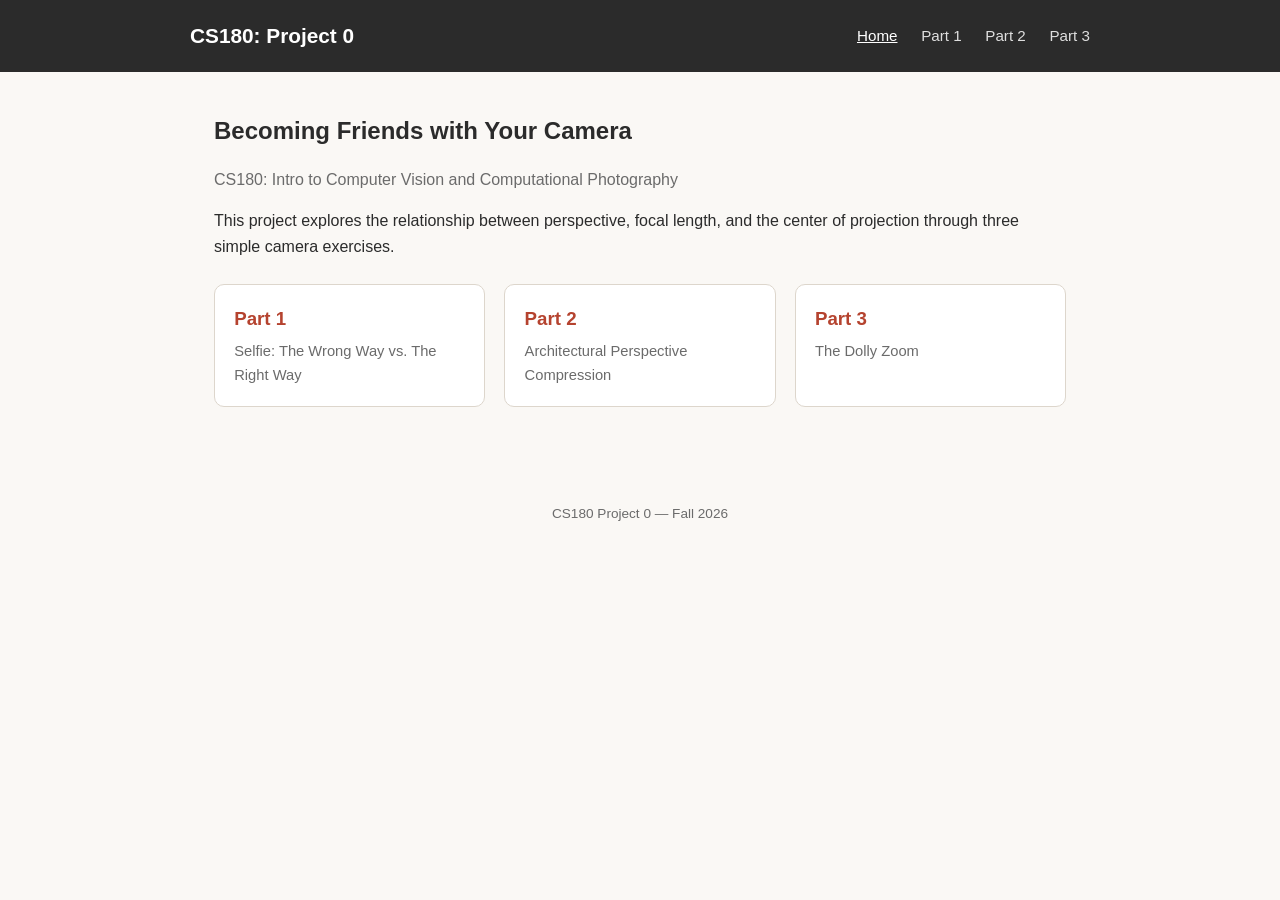
==== index.html @ 12ecb2ee "new files" ====
<!DOCTYPE html>
<html lang="en">

<head>
    <meta charset="UTF-8">
    <meta name="viewport" content="width=device-width, initial-scale=1.0">
    <title>CS180 Project 0</title>
    <link rel="stylesheet" href="style.css">
</head>

<body>

    <header class="site-header">
        <div class="header-inner">
            <h1>CS180: Project 0</h1>
            <nav class="site-nav">
                <a href="index.html" class="active">Home</a>
                <a href="part_1/index.html">Part 1</a>
                <a href="part_2/index.html">Part 2</a>
                <a href="part_3/index.html">Part 3</a>
            </nav>
        </div>
    </header>

    <main>
        <h2 style="margin-top: 0; border: none;">Becoming Friends with Your Camera</h2>
        <p class="subtitle">CS180: Intro to Computer Vision and Computational Photography</p>

        <p>
            This project explores the relationship between perspective, focal length, and
            the center of projection through three simple camera exercises.
        </p>

        <div class="part-grid">
            <a class="part-card" href="part_1/index.html">
                <h3>Part 1</h3>
                <p>Selfie: The Wrong Way vs. The Right Way</p>
            </a>
            <a class="part-card" href="part_2/index.html">
                <h3>Part 2</h3>
                <p>Architectural Perspective Compression</p>
            </a>
            <a class="part-card" href="part_3/index.html">
                <h3>Part 3</h3>
                <p>The Dolly Zoom</p>
            </a>
        </div>
    </main>

    <footer class="site-footer">
        CS180 Project 0 &mdash; Fall 2026
    </footer>

</body>

</html>
---- style.css ----
/* ============================================
   Shared stylesheet for the whole site.
   Every page links to this ONE file, so a
   change here updates every page at once.
   ============================================ */

:root {
  --bg: #faf8f5;
  --text: #2b2b2b;
  --muted: #6b6b6b;
  --accent: #b5432f;
  --border: #ddd6cc;
  --card-bg: #ffffff;
}

* {
  box-sizing: border-box;
}

body {
  margin: 0;
  font-family: "Helvetica Neue", Arial, sans-serif;
  color: var(--text);
  background: var(--bg);
  line-height: 1.6;
}

/* ---------- header / nav ---------- */
header.site-header {
  background: var(--text);
  color: #fff;
  padding: 1.2rem 2rem;
}

header.site-header .header-inner {
  max-width: 900px;
  margin: 0 auto;
  display: flex;
  justify-content: space-between;
  align-items: center;
  flex-wrap: wrap;
  gap: 0.5rem;
}

header.site-header h1 {
  margin: 0;
  font-size: 1.3rem;
}

nav.site-nav a {
  color: #fff;
  text-decoration: none;
  margin-left: 1.2rem;
  font-size: 0.95rem;
  opacity: 0.85;
}

nav.site-nav a:hover,
nav.site-nav a.active {
  opacity: 1;
  text-decoration: underline;
}

/* ---------- page layout ---------- */
main {
  max-width: 900px;
  margin: 0 auto;
  padding: 2.5rem 1.5rem 4rem;
}

h2 {
  border-bottom: 2px solid var(--accent);
  padding-bottom: 0.3rem;
  margin-top: 2.5rem;
}

.subtitle {
  color: var(--muted);
  margin-top: -0.5rem;
}

/* ---------- part cards on the homepage ---------- */
.part-grid {
  display: grid;
  grid-template-columns: repeat(auto-fit, minmax(220px, 1fr));
  gap: 1.2rem;
  margin-top: 1.5rem;
}

.part-card {
  background: var(--card-bg);
  border: 1px solid var(--border);
  border-radius: 10px;
  padding: 1.2rem;
  text-decoration: none;
  color: var(--text);
  display: block;
  transition: transform 0.15s ease, box-shadow 0.15s ease;
}

.part-card:hover {
  transform: translateY(-3px);
  box-shadow: 0 6px 16px rgba(0, 0, 0, 0.08);
}

.part-card h3 {
  margin: 0 0 0.4rem;
  color: var(--accent);
}

.part-card p {
  margin: 0;
  color: var(--muted);
  font-size: 0.92rem;
}

/* ---------- media placeholders ---------- */
/* Drop this class on a <div> wherever a photo/gif
   still needs to be uploaded. Delete the div and
   replace it with an <img> tag once you have the file. */
.media-grid {
  display: grid;
  grid-template-columns: repeat(auto-fit, minmax(240px, 1fr));
  gap: 1.5rem;
  margin: 1.5rem 0;
}

.media-placeholder {
  aspect-ratio: 4 / 3;
  border: 2px dashed var(--border);
  border-radius: 8px;
  background: #fff;
  display: flex;
  align-items: center;
  justify-content: center;
  text-align: center;
  color: var(--muted);
  font-size: 0.85rem;
  padding: 1rem;
}

figure {
  margin: 0;
}

figure img {
  width: 100%;
  border-radius: 8px;
  display: block;
}

figcaption {
  text-align: center;
  font-size: 0.85rem;
  color: var(--muted);
  margin-top: 0.4rem;
}

footer.site-footer {
  text-align: center;
  color: var(--muted);
  font-size: 0.85rem;
  padding: 2rem 0;
}
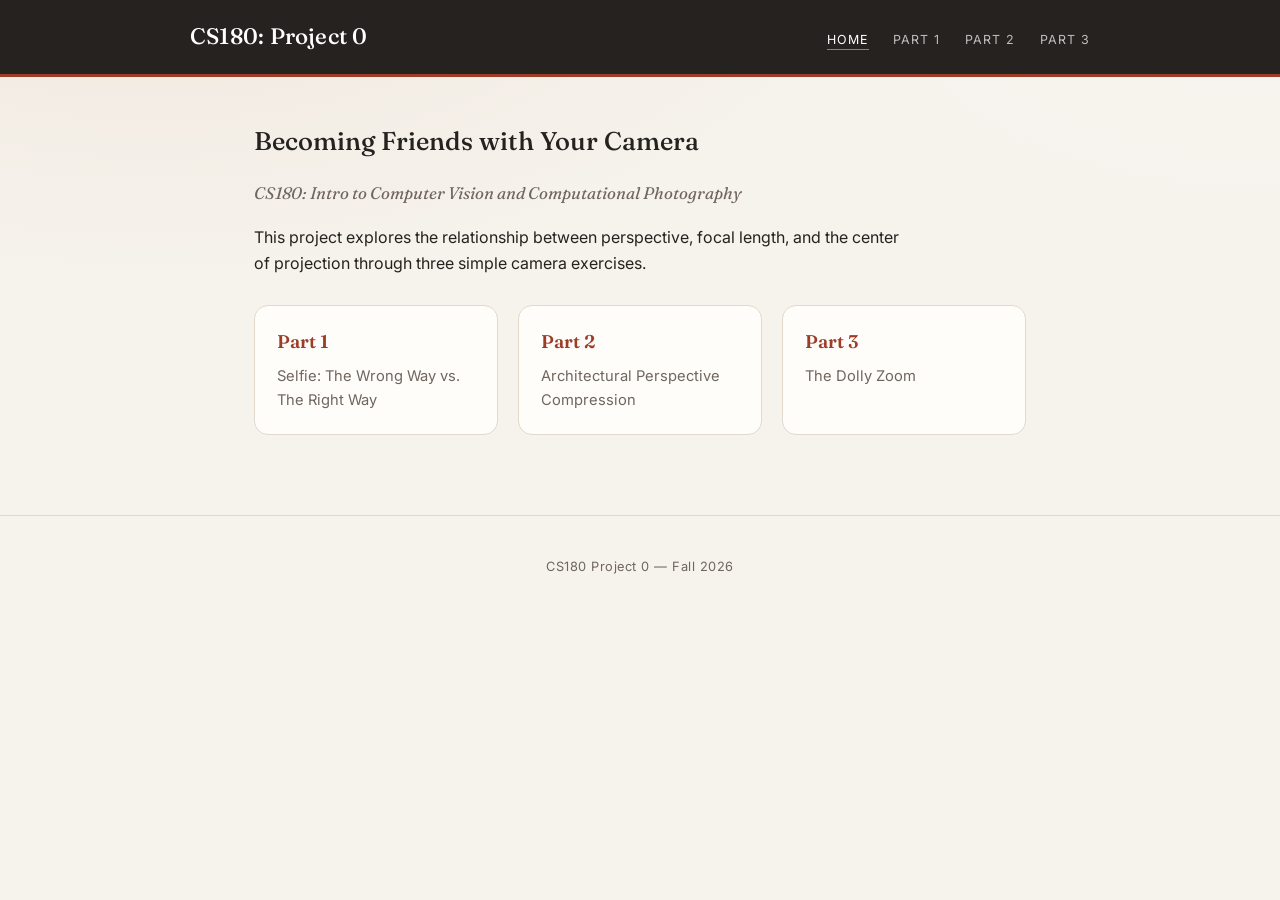
==== commit 66ab1dc6: "added photos in" ====
--- a/index.html
+++ b/index.html
@@ -12,7 +12,7 @@
 
     <header class="site-header">
         <div class="header-inner">
-            <h1>CS180: Project 0</h1>
+            <h1 class="site-title"><a href="index.html">CS180: Project 0</a></h1>
             <nav class="site-nav">
                 <a href="index.html" class="active">Home</a>
                 <a href="part_1/index.html">Part 1</a>
--- a/style.css
+++ b/style.css
@@ -4,13 +4,21 @@
    change here updates every page at once.
    ============================================ */
 
+@import url("https://fonts.googleapis.com/css2?family=Fraunces:ital,opsz,wght@0,9..144,400;0,9..144,500;0,9..144,600;1,9..144,400&family=Inter:wght@400;500;600&display=swap");
+
 :root {
-  --bg: #faf8f5;
-  --text: #2b2b2b;
-  --muted: #6b6b6b;
-  --accent: #b5432f;
-  --border: #ddd6cc;
-  --card-bg: #ffffff;
+  --bg: #f6f2ec;
+  --bg-tint-a: #efe7dc;
+  --bg-tint-b: #f7f4ef;
+  --text: #262220;
+  --muted: #6f665e;
+  --accent: #9c3d28;
+  --accent-soft: #c96b4f;
+  --border: #e2d9cc;
+  --card-bg: #fffdfa;
+  --header-bg: #262220;
+  --serif: "Fraunces", Georgia, "Times New Roman", serif;
+  --sans: "Inter", "Helvetica Neue", Arial, sans-serif;
 }
 
 * {
@@ -19,17 +27,23 @@
 
 body {
   margin: 0;
-  font-family: "Helvetica Neue", Arial, sans-serif;
+  font-family: var(--sans);
   color: var(--text);
-  background: var(--bg);
-  line-height: 1.6;
+  background-color: var(--bg);
+  background-image:
+    radial-gradient(1200px 600px at 12% -10%, var(--bg-tint-a), transparent 60%),
+    radial-gradient(1000px 500px at 100% 0%, var(--bg-tint-b), transparent 55%);
+  background-attachment: fixed;
+  line-height: 1.65;
+  -webkit-font-smoothing: antialiased;
 }
 
 /* ---------- header / nav ---------- */
 header.site-header {
-  background: var(--text);
+  background: var(--header-bg);
   color: #fff;
-  padding: 1.2rem 2rem;
+  padding: 1.15rem 2rem;
+  border-bottom: 3px solid var(--accent);
 }
 
 header.site-header .header-inner {
@@ -37,74 +51,111 @@
   margin: 0 auto;
   display: flex;
   justify-content: space-between;
-  align-items: center;
+  align-items: baseline;
   flex-wrap: wrap;
-  gap: 0.5rem;
-}
-
-header.site-header h1 {
-  margin: 0;
-  font-size: 1.3rem;
+  gap: 0.6rem 1rem;
+}
+
+header.site-header h1.site-title {
+  margin: 0;
+  font-family: var(--serif);
+  font-weight: 500;
+  font-size: 1.4rem;
+  letter-spacing: 0.01em;
+}
+
+header.site-header h1.site-title a {
+  color: inherit;
+  text-decoration: none;
+  transition: color 0.15s ease;
+}
+
+header.site-header h1.site-title a:hover {
+  color: var(--accent-soft);
 }
 
 nav.site-nav a {
   color: #fff;
   text-decoration: none;
-  margin-left: 1.2rem;
-  font-size: 0.95rem;
-  opacity: 0.85;
+  margin-left: 1.3rem;
+  font-size: 0.78rem;
+  text-transform: uppercase;
+  letter-spacing: 0.08em;
+  opacity: 0.7;
+  padding-bottom: 2px;
+  border-bottom: 1px solid transparent;
+  transition: opacity 0.15s ease, border-color 0.15s ease;
 }
 
 nav.site-nav a:hover,
 nav.site-nav a.active {
   opacity: 1;
-  text-decoration: underline;
+  border-bottom-color: var(--accent-soft);
 }
 
 /* ---------- page layout ---------- */
 main {
-  max-width: 900px;
+  max-width: 820px;
   margin: 0 auto;
-  padding: 2.5rem 1.5rem 4rem;
+  padding: 3rem 1.5rem 5rem;
 }
 
 h2 {
-  border-bottom: 2px solid var(--accent);
-  padding-bottom: 0.3rem;
-  margin-top: 2.5rem;
+  font-family: var(--serif);
+  font-weight: 500;
+  font-size: 1.6rem;
+  line-height: 1.25;
+  border-bottom: 1px solid var(--border);
+  padding-bottom: 0.35rem;
+  margin-top: 2.75rem;
+}
+
+main > p {
+  max-width: 65ch;
 }
 
 .subtitle {
-  color: var(--muted);
-  margin-top: -0.5rem;
+  font-family: var(--serif);
+  font-style: italic;
+  font-size: 1.05rem;
+  color: var(--muted);
+  margin-top: -0.25rem;
+}
+
+a {
+  color: var(--accent);
 }
 
 /* ---------- part cards on the homepage ---------- */
 .part-grid {
   display: grid;
   grid-template-columns: repeat(auto-fit, minmax(220px, 1fr));
-  gap: 1.2rem;
-  margin-top: 1.5rem;
+  gap: 1.25rem;
+  margin-top: 1.75rem;
 }
 
 .part-card {
   background: var(--card-bg);
   border: 1px solid var(--border);
-  border-radius: 10px;
-  padding: 1.2rem;
+  border-radius: 14px;
+  padding: 1.35rem;
   text-decoration: none;
   color: var(--text);
   display: block;
-  transition: transform 0.15s ease, box-shadow 0.15s ease;
+  transition: transform 0.18s ease, box-shadow 0.18s ease, border-color 0.18s ease;
 }
 
 .part-card:hover {
-  transform: translateY(-3px);
-  box-shadow: 0 6px 16px rgba(0, 0, 0, 0.08);
+  transform: translateY(-4px);
+  border-color: var(--accent-soft);
+  box-shadow: 0 14px 30px rgba(38, 34, 32, 0.12);
 }
 
 .part-card h3 {
   margin: 0 0 0.4rem;
+  font-family: var(--serif);
+  font-weight: 600;
+  font-size: 1.15rem;
   color: var(--accent);
 }
 
@@ -122,14 +173,14 @@
   display: grid;
   grid-template-columns: repeat(auto-fit, minmax(240px, 1fr));
   gap: 1.5rem;
-  margin: 1.5rem 0;
+  margin: 1.75rem 0;
 }
 
 .media-placeholder {
   aspect-ratio: 4 / 3;
   border: 2px dashed var(--border);
-  border-radius: 8px;
-  background: #fff;
+  border-radius: 10px;
+  background: var(--card-bg);
   display: flex;
   align-items: center;
   justify-content: center;
@@ -145,20 +196,24 @@
 
 figure img {
   width: 100%;
-  border-radius: 8px;
+  border-radius: 10px;
   display: block;
+  box-shadow: 0 10px 24px rgba(38, 34, 32, 0.1);
 }
 
 figcaption {
   text-align: center;
   font-size: 0.85rem;
-  color: var(--muted);
-  margin-top: 0.4rem;
+  font-style: italic;
+  color: var(--muted);
+  margin-top: 0.55rem;
 }
 
 footer.site-footer {
   text-align: center;
   color: var(--muted);
-  font-size: 0.85rem;
-  padding: 2rem 0;
-}
+  font-size: 0.8rem;
+  letter-spacing: 0.04em;
+  padding: 2.5rem 0;
+  border-top: 1px solid var(--border);
+}
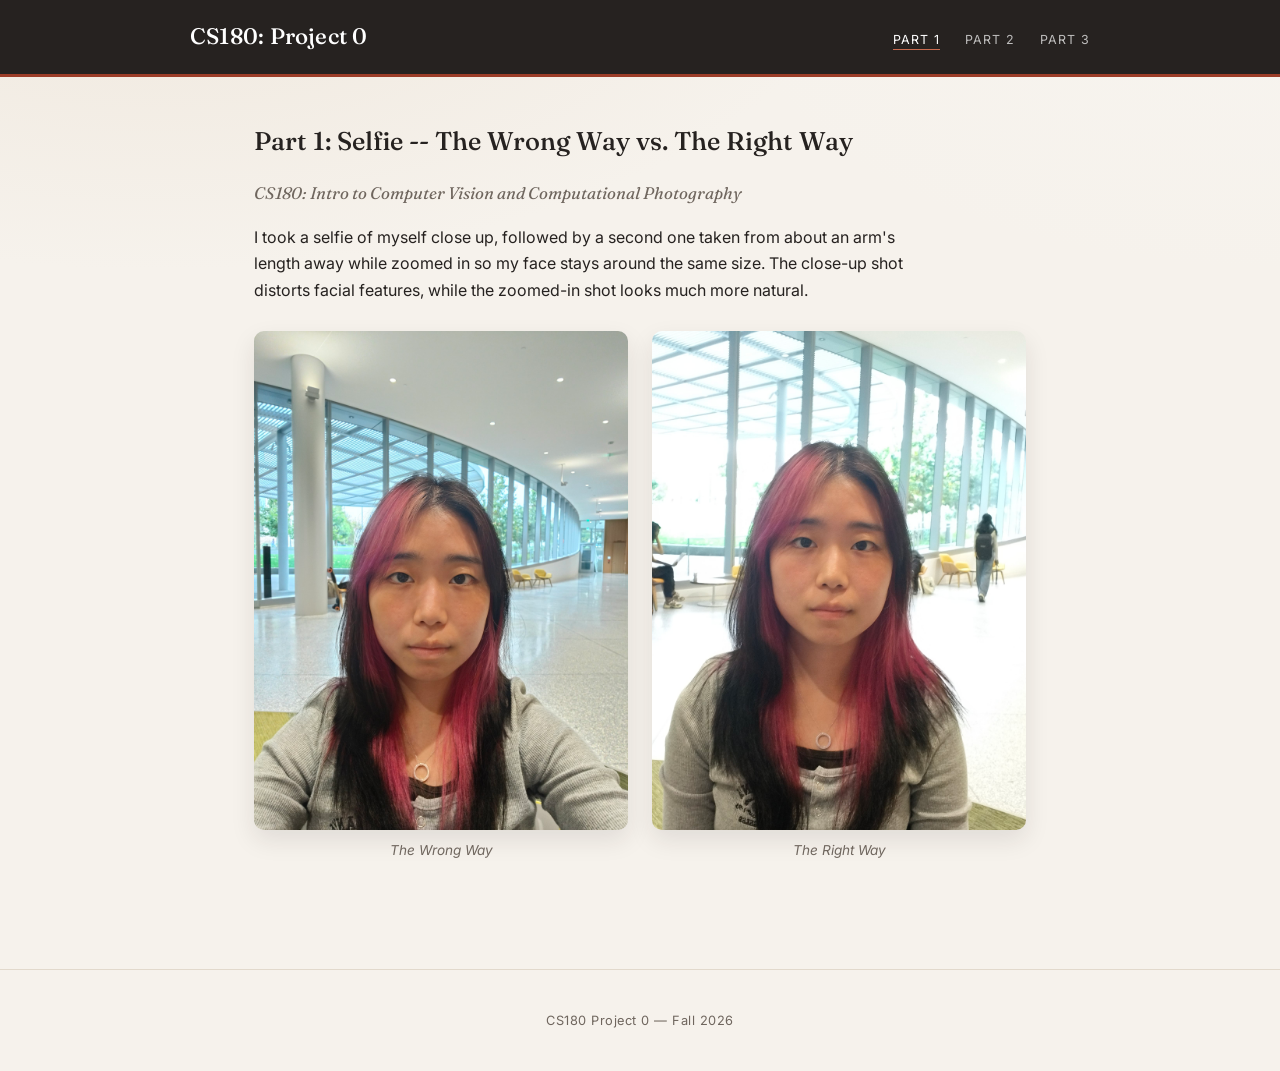
==== commit 71af87f2: "made part one the landing page" ====
--- a/index.html
+++ b/index.html
@@ -4,7 +4,7 @@
 <head>
     <meta charset="UTF-8">
     <meta name="viewport" content="width=device-width, initial-scale=1.0">
-    <title>CS180 Project 0</title>
+    <title>CS180 Project 0 -- Part 1: Selfie</title>
     <link rel="stylesheet" href="style.css">
 </head>
 
@@ -14,8 +14,7 @@
         <div class="header-inner">
             <h1 class="site-title"><a href="index.html">CS180: Project 0</a></h1>
             <nav class="site-nav">
-                <a href="index.html" class="active">Home</a>
-                <a href="part_1/index.html">Part 1</a>
+                <a href="index.html" class="active">Part 1</a>
                 <a href="part_2/index.html">Part 2</a>
                 <a href="part_3/index.html">Part 3</a>
             </nav>
@@ -23,27 +22,24 @@
     </header>
 
     <main>
-        <h2 style="margin-top: 0; border: none;">Becoming Friends with Your Camera</h2>
+        <h2 style="margin-top: 0; border: none;">Part 1: Selfie -- The Wrong Way vs. The Right Way</h2>
         <p class="subtitle">CS180: Intro to Computer Vision and Computational Photography</p>
 
         <p>
-            This project explores the relationship between perspective, focal length, and
-            the center of projection through three simple camera exercises.
+            I took a selfie of myself close up, followed by a second one taken from about
+            an arm's length away while zoomed in so my face stays around the same size.
+            The close-up shot distorts facial features, while the zoomed-in shot looks
+            much more natural.
         </p>
-
-        <div class="part-grid">
-            <a class="part-card" href="part_1/index.html">
-                <h3>Part 1</h3>
-                <p>Selfie: The Wrong Way vs. The Right Way</p>
-            </a>
-            <a class="part-card" href="part_2/index.html">
-                <h3>Part 2</h3>
-                <p>Architectural Perspective Compression</p>
-            </a>
-            <a class="part-card" href="part_3/index.html">
-                <h3>Part 3</h3>
-                <p>The Dolly Zoom</p>
-            </a>
+        <div class="media-grid">
+            <figure>
+                <img src="media/part one close.jpg" alt="Close-up selfie with distorted facial proportions">
+                <figcaption>The Wrong Way</figcaption>
+            </figure>
+            <figure>
+                <img src="media/part one far.jpg" alt="Selfie taken from farther back while zoomed in, natural proportions">
+                <figcaption>The Right Way</figcaption>
+            </figure>
         </div>
     </main>
 
--- a/style.css
+++ b/style.css
@@ -64,8 +64,10 @@
   letter-spacing: 0.01em;
 }
 
-header.site-header h1.site-title a {
-  color: inherit;
+header.site-header h1.site-title a,
+header.site-header h1.site-title a:link,
+header.site-header h1.site-title a:visited {
+  color: #fff;
   text-decoration: none;
   transition: color 0.15s ease;
 }
@@ -74,7 +76,9 @@
   color: var(--accent-soft);
 }
 
-nav.site-nav a {
+nav.site-nav a,
+nav.site-nav a:link,
+nav.site-nav a:visited {
   color: #fff;
   text-decoration: none;
   margin-left: 1.3rem;
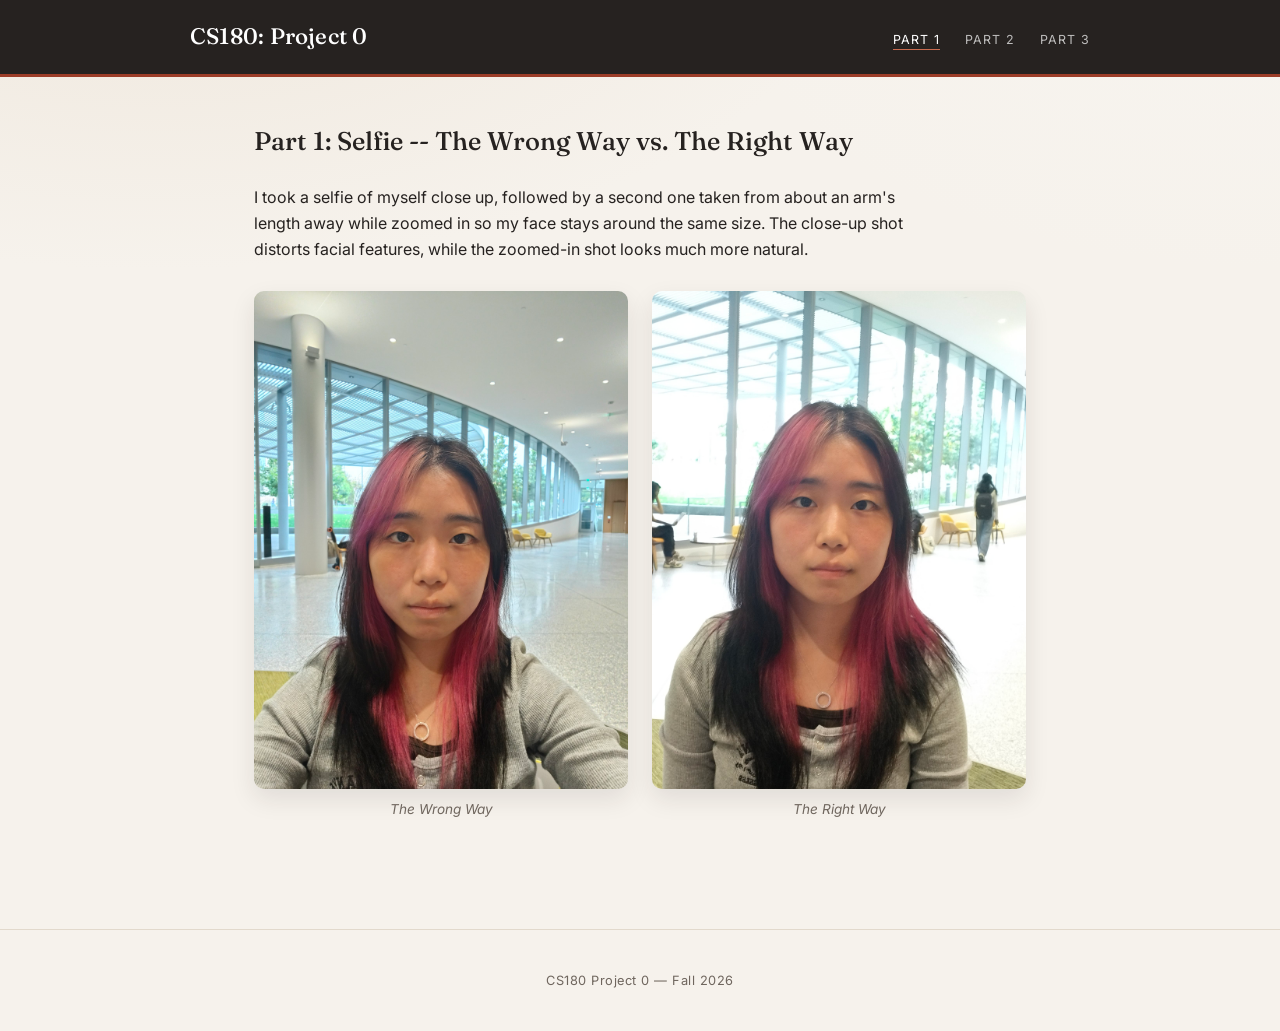
==== commit d0abee69: "some edits" ====
--- a/index.html
+++ b/index.html
@@ -23,8 +23,6 @@
 
     <main>
         <h2 style="margin-top: 0; border: none;">Part 1: Selfie -- The Wrong Way vs. The Right Way</h2>
-        <p class="subtitle">CS180: Intro to Computer Vision and Computational Photography</p>
-
         <p>
             I took a selfie of myself close up, followed by a second one taken from about
             an arm's length away while zoomed in so my face stays around the same size.
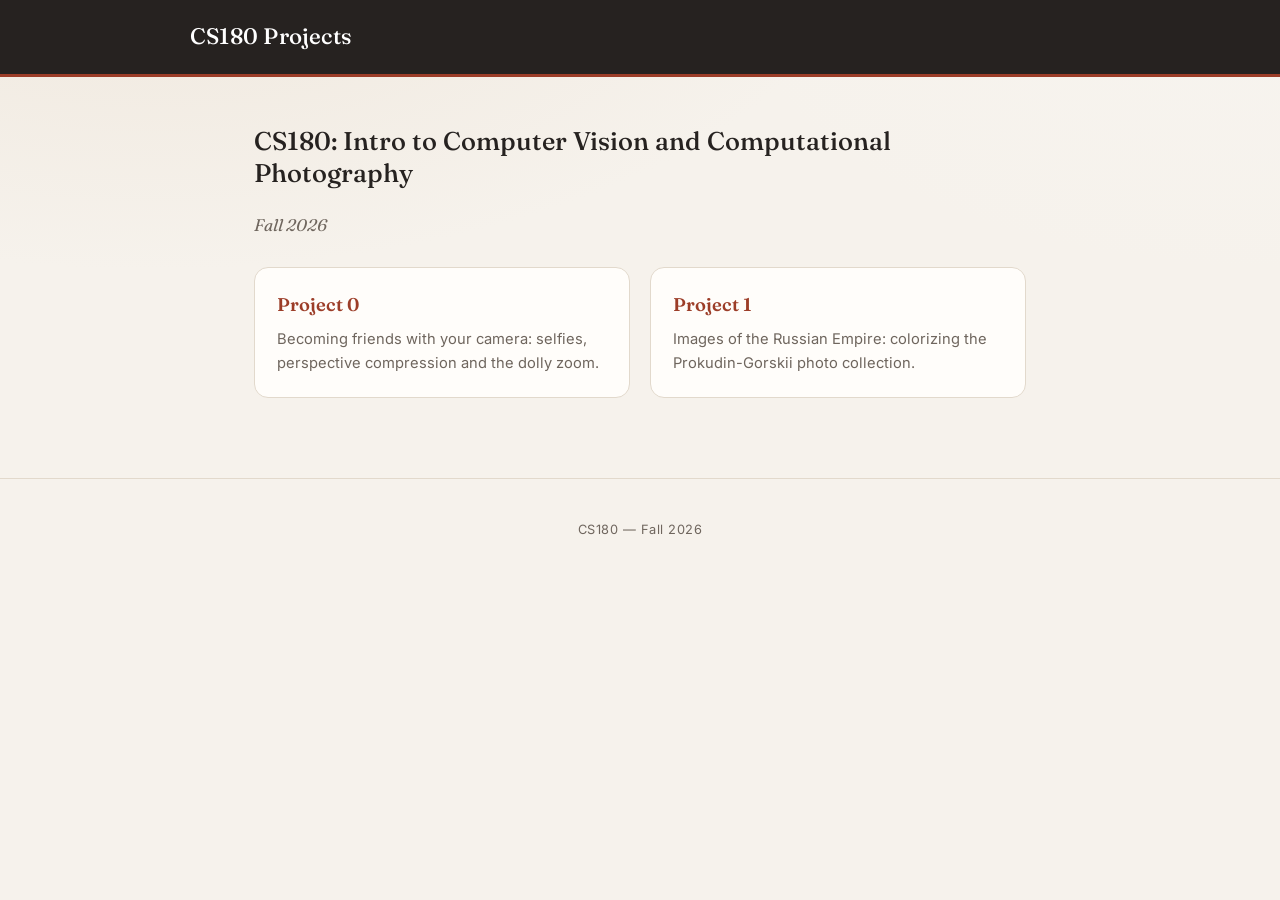
==== commit 9c5021f2: "Move Project 0 to cs180/project0, add Project 1 at cs180/project1 Co-Authored-By: Claude Opus 5 <nor" ====
--- a/index.html
+++ b/index.html
@@ -4,45 +4,36 @@
 <head>
     <meta charset="UTF-8">
     <meta name="viewport" content="width=device-width, initial-scale=1.0">
-    <title>CS180 Project 0 -- Part 1: Selfie</title>
-    <link rel="stylesheet" href="style.css">
+    <title>Holly -- CS180 Projects</title>
+    <link rel="stylesheet" href="cs180/style.css">
 </head>
 
 <body>
 
     <header class="site-header">
         <div class="header-inner">
-            <h1 class="site-title"><a href="index.html">CS180: Project 0</a></h1>
-            <nav class="site-nav">
-                <a href="index.html" class="active">Part 1</a>
-                <a href="part_2/index.html">Part 2</a>
-                <a href="part_3/index.html">Part 3</a>
-            </nav>
+            <h1 class="site-title"><a href="index.html">CS180 Projects</a></h1>
         </div>
     </header>
 
     <main>
-        <h2 style="margin-top: 0; border: none;">Part 1: Selfie -- The Wrong Way vs. The Right Way</h2>
-        <p>
-            I took a selfie of myself close up, followed by a second one taken from about
-            an arm's length away while zoomed in so my face stays around the same size.
-            The close-up shot distorts facial features, while the zoomed-in shot looks
-            much more natural.
-        </p>
-        <div class="media-grid">
-            <figure>
-                <img src="media/part one close.jpg" alt="Close-up selfie with distorted facial proportions">
-                <figcaption>The Wrong Way</figcaption>
-            </figure>
-            <figure>
-                <img src="media/part one far.jpg" alt="Selfie taken from farther back while zoomed in, natural proportions">
-                <figcaption>The Right Way</figcaption>
-            </figure>
+        <h2 style="margin-top: 0; border: none;">CS180: Intro to Computer Vision and Computational Photography</h2>
+        <p class="subtitle">Fall 2026</p>
+
+        <div class="part-grid">
+            <a class="part-card" href="cs180/project0/index.html">
+                <h3>Project 0</h3>
+                <p>Becoming friends with your camera: selfies, perspective compression and the dolly zoom.</p>
+            </a>
+            <a class="part-card" href="cs180/project1/index.html">
+                <h3>Project 1</h3>
+                <p>Images of the Russian Empire: colorizing the Prokudin-Gorskii photo collection.</p>
+            </a>
         </div>
     </main>
 
     <footer class="site-footer">
-        CS180 Project 0 &mdash; Fall 2026
+        CS180 &mdash; Fall 2026
     </footer>
 
 </body>
--- a/cs180/style.css
+++ b/cs180/style.css
@@ -0,0 +1,223 @@
+/* ============================================
+   Shared stylesheet for the whole site.
+   Every page links to this ONE file, so a
+   change here updates every page at once.
+   ============================================ */
+
+@import url("https://fonts.googleapis.com/css2?family=Fraunces:ital,opsz,wght@0,9..144,400;0,9..144,500;0,9..144,600;1,9..144,400&family=Inter:wght@400;500;600&display=swap");
+
+:root {
+  --bg: #f6f2ec;
+  --bg-tint-a: #efe7dc;
+  --bg-tint-b: #f7f4ef;
+  --text: #262220;
+  --muted: #6f665e;
+  --accent: #9c3d28;
+  --accent-soft: #c96b4f;
+  --border: #e2d9cc;
+  --card-bg: #fffdfa;
+  --header-bg: #262220;
+  --serif: "Fraunces", Georgia, "Times New Roman", serif;
+  --sans: "Inter", "Helvetica Neue", Arial, sans-serif;
+}
+
+* {
+  box-sizing: border-box;
+}
+
+body {
+  margin: 0;
+  font-family: var(--sans);
+  color: var(--text);
+  background-color: var(--bg);
+  background-image:
+    radial-gradient(1200px 600px at 12% -10%, var(--bg-tint-a), transparent 60%),
+    radial-gradient(1000px 500px at 100% 0%, var(--bg-tint-b), transparent 55%);
+  background-attachment: fixed;
+  line-height: 1.65;
+  -webkit-font-smoothing: antialiased;
+}
+
+/* ---------- header / nav ---------- */
+header.site-header {
+  background: var(--header-bg);
+  color: #fff;
+  padding: 1.15rem 2rem;
+  border-bottom: 3px solid var(--accent);
+}
+
+header.site-header .header-inner {
+  max-width: 900px;
+  margin: 0 auto;
+  display: flex;
+  justify-content: space-between;
+  align-items: baseline;
+  flex-wrap: wrap;
+  gap: 0.6rem 1rem;
+}
+
+header.site-header h1.site-title {
+  margin: 0;
+  font-family: var(--serif);
+  font-weight: 500;
+  font-size: 1.4rem;
+  letter-spacing: 0.01em;
+}
+
+header.site-header h1.site-title a,
+header.site-header h1.site-title a:link,
+header.site-header h1.site-title a:visited {
+  color: #fff;
+  text-decoration: none;
+  transition: color 0.15s ease;
+}
+
+header.site-header h1.site-title a:hover {
+  color: var(--accent-soft);
+}
+
+nav.site-nav a,
+nav.site-nav a:link,
+nav.site-nav a:visited {
+  color: #fff;
+  text-decoration: none;
+  margin-left: 1.3rem;
+  font-size: 0.78rem;
+  text-transform: uppercase;
+  letter-spacing: 0.08em;
+  opacity: 0.7;
+  padding-bottom: 2px;
+  border-bottom: 1px solid transparent;
+  transition: opacity 0.15s ease, border-color 0.15s ease;
+}
+
+nav.site-nav a:hover,
+nav.site-nav a.active {
+  opacity: 1;
+  border-bottom-color: var(--accent-soft);
+}
+
+/* ---------- page layout ---------- */
+main {
+  max-width: 820px;
+  margin: 0 auto;
+  padding: 3rem 1.5rem 5rem;
+}
+
+h2 {
+  font-family: var(--serif);
+  font-weight: 500;
+  font-size: 1.6rem;
+  line-height: 1.25;
+  border-bottom: 1px solid var(--border);
+  padding-bottom: 0.35rem;
+  margin-top: 2.75rem;
+}
+
+main > p {
+  max-width: 65ch;
+}
+
+.subtitle {
+  font-family: var(--serif);
+  font-style: italic;
+  font-size: 1.05rem;
+  color: var(--muted);
+  margin-top: -0.25rem;
+}
+
+a {
+  color: var(--accent);
+}
+
+/* ---------- part cards on the homepage ---------- */
+.part-grid {
+  display: grid;
+  grid-template-columns: repeat(auto-fit, minmax(220px, 1fr));
+  gap: 1.25rem;
+  margin-top: 1.75rem;
+}
+
+.part-card {
+  background: var(--card-bg);
+  border: 1px solid var(--border);
+  border-radius: 14px;
+  padding: 1.35rem;
+  text-decoration: none;
+  color: var(--text);
+  display: block;
+  transition: transform 0.18s ease, box-shadow 0.18s ease, border-color 0.18s ease;
+}
+
+.part-card:hover {
+  transform: translateY(-4px);
+  border-color: var(--accent-soft);
+  box-shadow: 0 14px 30px rgba(38, 34, 32, 0.12);
+}
+
+.part-card h3 {
+  margin: 0 0 0.4rem;
+  font-family: var(--serif);
+  font-weight: 600;
+  font-size: 1.15rem;
+  color: var(--accent);
+}
+
+.part-card p {
+  margin: 0;
+  color: var(--muted);
+  font-size: 0.92rem;
+}
+
+/* ---------- media placeholders ---------- */
+/* Drop this class on a <div> wherever a photo/gif
+   still needs to be uploaded. Delete the div and
+   replace it with an <img> tag once you have the file. */
+.media-grid {
+  display: grid;
+  grid-template-columns: repeat(auto-fit, minmax(240px, 1fr));
+  gap: 1.5rem;
+  margin: 1.75rem 0;
+}
+
+.media-placeholder {
+  aspect-ratio: 4 / 3;
+  border: 2px dashed var(--border);
+  border-radius: 10px;
+  background: var(--card-bg);
+  display: flex;
+  align-items: center;
+  justify-content: center;
+  text-align: center;
+  color: var(--muted);
+  font-size: 0.85rem;
+  padding: 1rem;
+}
+
+figure {
+  margin: 0;
+}
+
+figure img {
+  width: 100%;
+  border-radius: 10px;
+  display: block;
+  box-shadow: 0 10px 24px rgba(38, 34, 32, 0.1);
+}
+
+figcaption {
+  text-align: center;
+  font-size: 0.85rem;
+  font-style: italic;
+  color: var(--muted);
+  margin-top: 0.55rem;
+}
+
+footer.site-footer {
+  text-align: center;
+  color: var(--muted);
+  font-size: 0.8rem;
+  letter-spacing: 0.04em;
+  padding: 2.5rem 0;
+  border-top: 1px solid var(--border);
+}
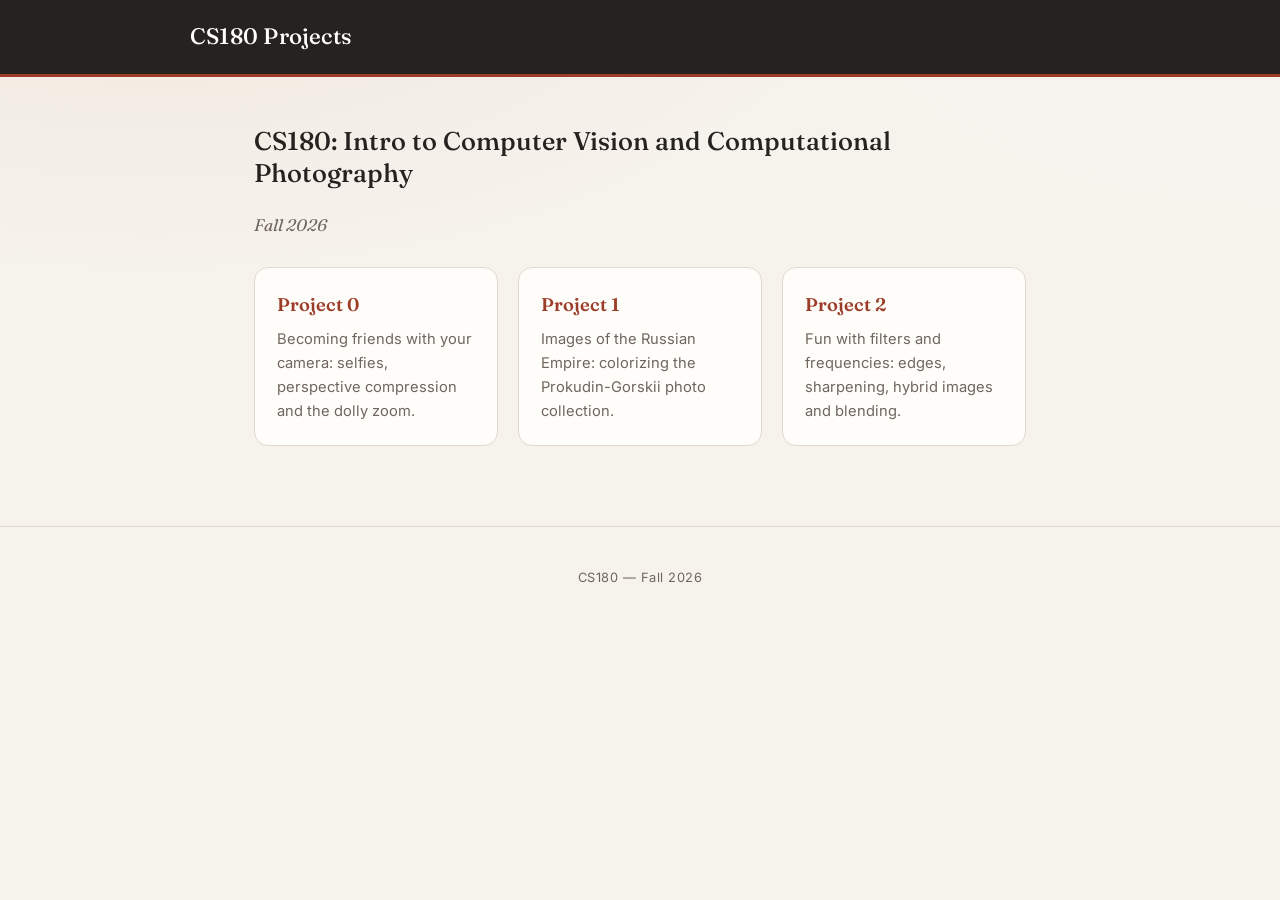
==== commit 2428afa8: "project 2 website" ====
--- a/index.html
+++ b/index.html
@@ -29,6 +29,10 @@
                 <h3>Project 1</h3>
                 <p>Images of the Russian Empire: colorizing the Prokudin-Gorskii photo collection.</p>
             </a>
+            <a class="part-card" href="cs180/project2/index.html">
+                <h3>Project 2</h3>
+                <p>Fun with filters and frequencies: edges, sharpening, hybrid images and blending.</p>
+            </a>
         </div>
     </main>
 
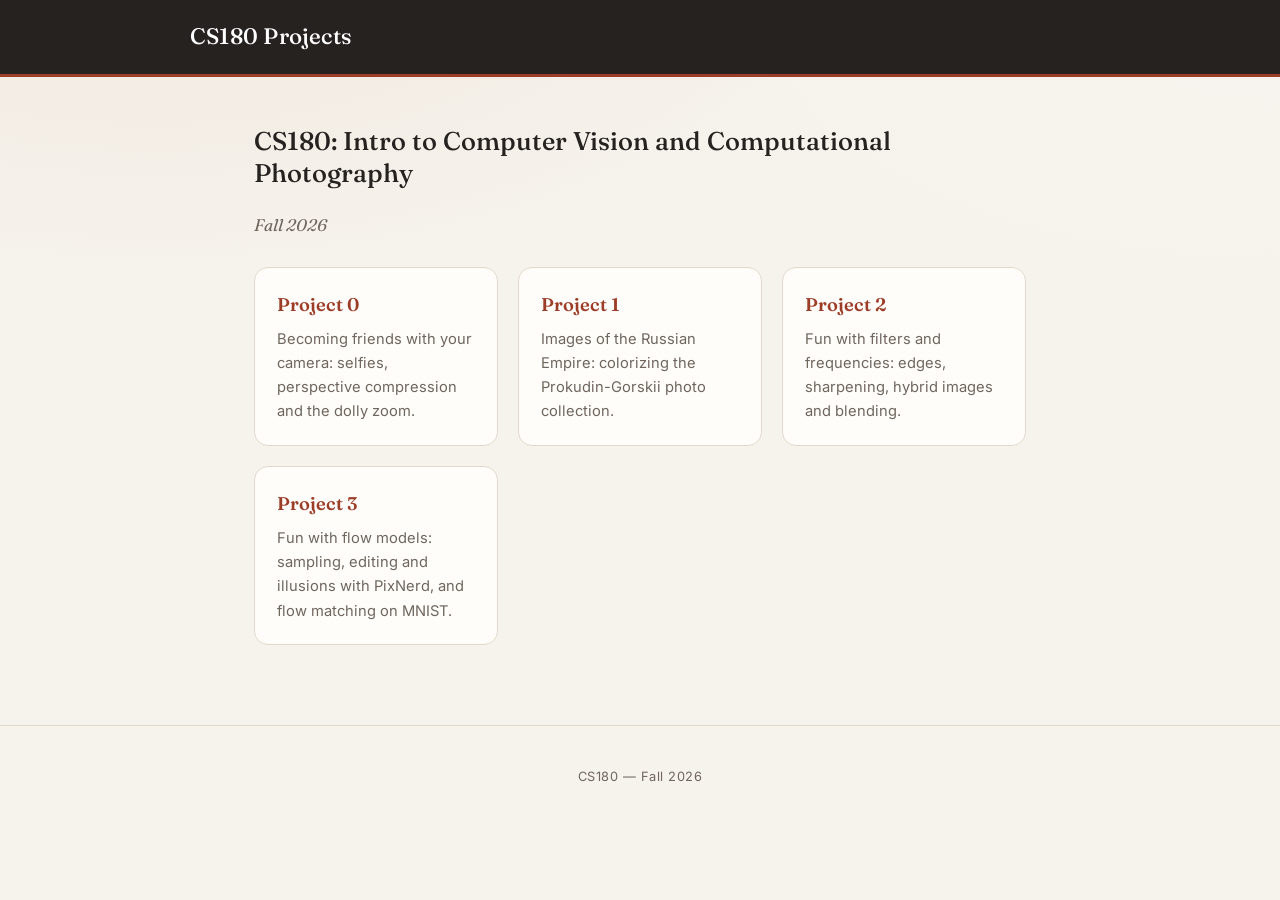
==== commit 1f67d10e: "add project 3 Co-Authored-By: Claude Opus 5.5 <noreply@anthropic.com>" ====
--- a/index.html
+++ b/index.html
@@ -33,6 +33,10 @@
                 <h3>Project 2</h3>
                 <p>Fun with filters and frequencies: edges, sharpening, hybrid images and blending.</p>
             </a>
+            <a class="part-card" href="cs180/project3/index.html">
+                <h3>Project 3</h3>
+                <p>Fun with flow models: sampling, editing and illusions with PixNerd, and flow matching on MNIST.</p>
+            </a>
         </div>
     </main>
 
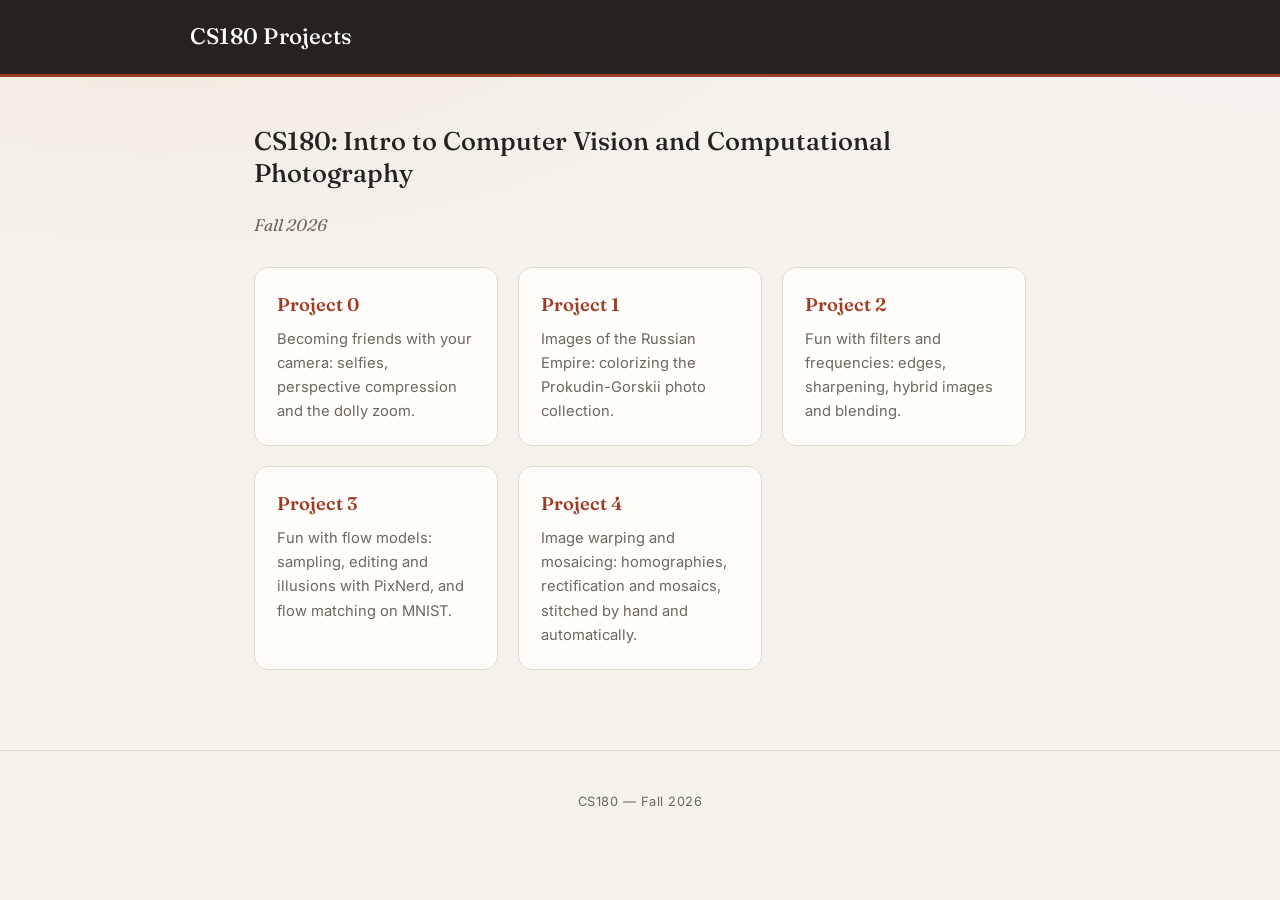
==== commit 8f9b582a: "add project 4" ====
--- a/index.html
+++ b/index.html
@@ -37,6 +37,10 @@
                 <h3>Project 3</h3>
                 <p>Fun with flow models: sampling, editing and illusions with PixNerd, and flow matching on MNIST.</p>
             </a>
+            <a class="part-card" href="cs180/project4/index.html">
+                <h3>Project 4</h3>
+                <p>Image warping and mosaicing: homographies, rectification and mosaics, stitched by hand and automatically.</p>
+            </a>
         </div>
     </main>
 
